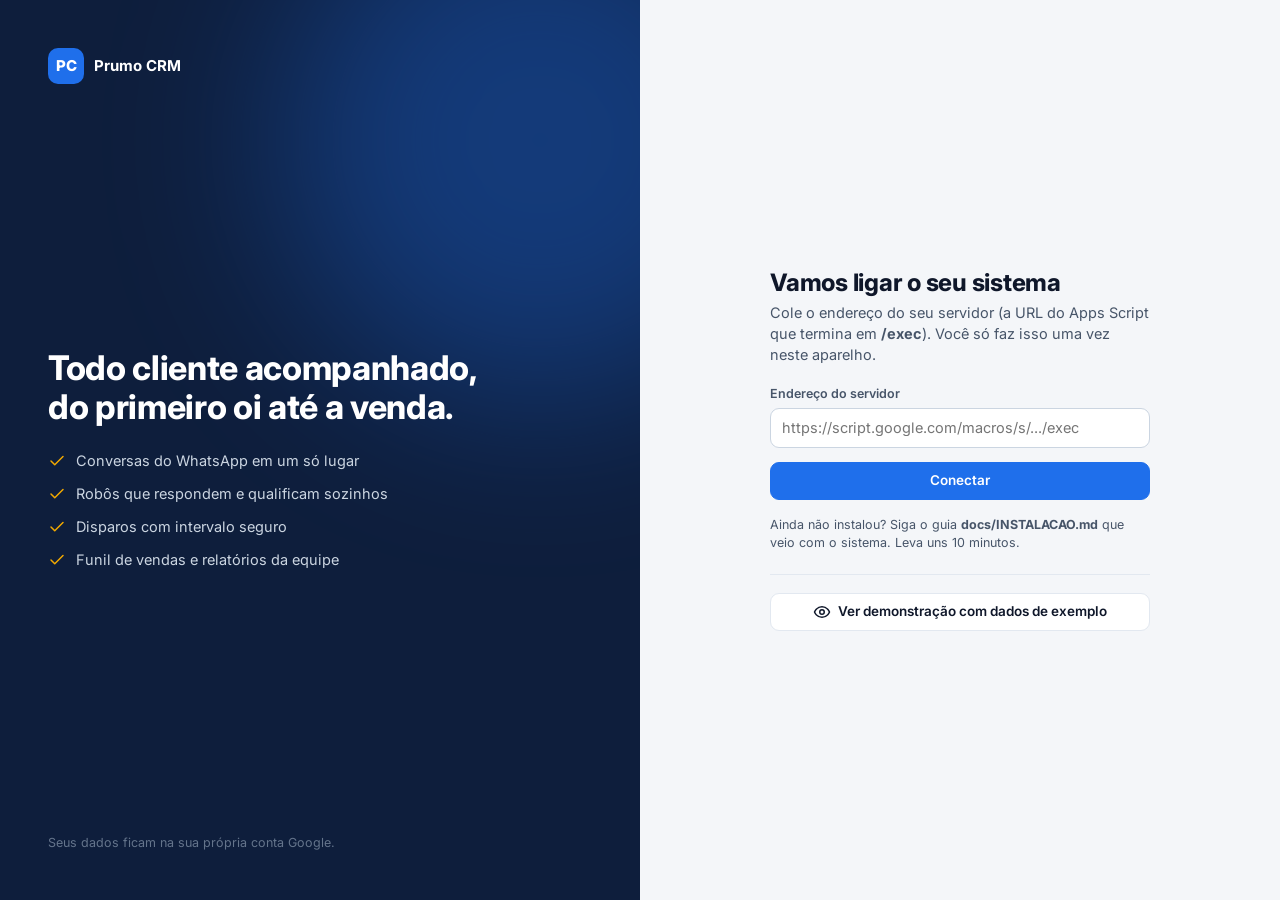
==== app/index.html @ 9a518e8c "Prumo CRM 1.0: CRM white label com WhatsApp, automações, disparos e grupos Co-Authored-By: Claude Op" ====
<!DOCTYPE html>
<html lang="pt-BR">
<head>
  <meta charset="utf-8">
  <meta name="viewport" content="width=device-width, initial-scale=1, viewport-fit=cover">
  <meta name="theme-color" content="#1F6FEB">
  <meta name="robots" content="noindex, nofollow">
  <meta name="mobile-web-app-capable" content="yes">
  <meta name="apple-mobile-web-app-capable" content="yes">
  <meta name="referrer" content="strict-origin-when-cross-origin">
  <title>CRM</title>
  <link rel="icon" href="data:,">
  <link rel="manifest" href="manifest.webmanifest">
  <link rel="preconnect" href="https://fonts.googleapis.com">
  <link rel="preconnect" href="https://fonts.gstatic.com" crossorigin>
  <link href="https://fonts.googleapis.com/css2?family=Inter:wght@400;500;600;700;800&display=swap" rel="stylesheet">
  <link rel="stylesheet" href="css/app.css?v=1.0.0">
</head>
<body>
  <div id="app"></div>
  <div id="toasts" class="toasts" aria-live="polite"></div>
  <noscript>Ative o JavaScript para usar o sistema.</noscript>

  <script src="config.js?v=1.0.0"></script>
  <script src="js/logica.js?v=1.0.0"></script>
  <script>
    // O modo demonstração só é carregado quando escolhido (roda a lógica no navegador).
    (function () {
      var api = window.PRUMO.API_URL;
      try { api = api || JSON.parse(localStorage.getItem('prumo_api') || '""'); } catch (e) { }
      if (/[?&]demo=1/.test(location.search)) api = 'demo';
      if (api === 'demo') document.write('<script src="js/demo.js?v=1.0.0"><\/script>');
    })();
  </script>
  <script src="js/core.js?v=1.0.0"></script>
  <script src="js/app.js?v=1.0.0"></script>
  <script src="js/views-crm.js?v=1.0.0"></script>
  <script src="js/views-conversas.js?v=1.0.0"></script>
  <script src="js/views-automacoes.js?v=1.0.0"></script>
  <script src="js/views-marketing.js?v=1.0.0"></script>
  <script src="js/views-gestao.js?v=1.0.0"></script>
</body>
</html>
---- app/css/app.css ----
/* ==========================================================================
   PRUMO CRM — estilos
   As cores da marca vêm de --pri e --acc (trocadas em Ajustes > Marca).
   ========================================================================== */
:root {
  --pri: #1F6FEB;
  --pri-txt: #FFFFFF;
  --pri-soft: #E8F0FE;
  --pri-escuro: #1959BD;
  --acc: #F2A900;
  --acc-soft: #FFF6DB;

  --bg: #F4F6F9;
  --card: #FFFFFF;
  --card-2: #F8FAFC;
  --txt: #0F172A;
  --txt-2: #475569;
  --txt-3: #94A3B8;
  --borda: #E2E8F0;
  --borda-2: #CBD5E1;
  --side: #0F172A;
  --side-txt: #CBD5E1;
  --side-ativo: rgba(255, 255, 255, .08);

  --verde: #16A34A; --verde-soft: #DCFCE7;
  --vermelho: #DC2626; --vermelho-soft: #FEE2E2;
  --amarelo: #D97706; --amarelo-soft: #FEF3C7;
  --roxo: #7C3AED; --roxo-soft: #EDE9FE;
  --whats: #1FAF53;

  --raio: 14px;
  --raio-sm: 9px;
  --sombra: 0 1px 2px rgba(15, 23, 42, .05), 0 2px 8px rgba(15, 23, 42, .04);
  --sombra-lg: 0 12px 40px rgba(15, 23, 42, .18);
  --side-w: 236px;
  --top-h: 60px;
  --safe-b: env(safe-area-inset-bottom, 0px);
  font-family: 'Inter', system-ui, -apple-system, 'Segoe UI', Roboto, sans-serif;
  color: var(--txt);
  -webkit-text-size-adjust: 100%;
}
* { box-sizing: border-box; }
html, body { margin: 0; padding: 0; background: var(--bg); }
body { min-height: 100vh; font-size: 14.5px; line-height: 1.45; -webkit-font-smoothing: antialiased; }
button, input, select, textarea { font: inherit; color: inherit; }
button { cursor: pointer; }
a { color: var(--pri); }
h1, h2, h3, h4 { margin: 0; line-height: 1.2; letter-spacing: -.01em; }
svg.i { width: 18px; height: 18px; flex: none; stroke: currentColor; fill: none; stroke-width: 2; stroke-linecap: round; stroke-linejoin: round; }
.hidden { display: none !important; }
.muted { color: var(--txt-2); }
.fraco { color: var(--txt-3); }
.small { font-size: 12.5px; }
.num { font-variant-numeric: tabular-nums; }
.nowrap { white-space: nowrap; }
.trunc { overflow: hidden; text-overflow: ellipsis; white-space: nowrap; min-width: 0; }
.sr { position: absolute; width: 1px; height: 1px; overflow: hidden; clip: rect(0 0 0 0); }

/* ---------------------------------------------------------------- shell */
.shell { display: grid; grid-template-columns: var(--side-w) 1fr; min-height: 100vh; }
.side {
  position: sticky; top: 0; height: 100vh; background: var(--side); color: var(--side-txt);
  display: flex; flex-direction: column; padding: 16px 12px; gap: 4px; overflow-y: auto;
}
.marca { display: flex; align-items: center; gap: 10px; padding: 4px 8px 16px; color: #fff; min-width: 0; }
.marca-logo { width: 36px; height: 36px; border-radius: 10px; background: var(--pri); color: var(--pri-txt); display: grid; place-items: center; font-weight: 800; font-size: 15px; flex: none; overflow: hidden; }
.marca-logo img { width: 100%; height: 100%; object-fit: cover; }
.marca b { display: block; font-size: 15px; line-height: 1.2; }
.marca small { display: block; color: #94A3B8; font-size: 11.5px; }
.nav-sec { font-size: 10.5px; font-weight: 700; text-transform: uppercase; letter-spacing: .08em; color: #64748B; padding: 14px 10px 6px; }
.nav-a {
  display: flex; align-items: center; gap: 11px; padding: 9px 10px; border-radius: 9px; color: var(--side-txt);
  text-decoration: none; font-weight: 500; font-size: 14px; border: 0; background: transparent; width: 100%; text-align: left;
}
.nav-a:hover { background: var(--side-ativo); color: #fff; }
.nav-a.on { background: var(--pri); color: var(--pri-txt); }
.nav-a .cont { margin-left: auto; background: var(--acc); color: #111; font-size: 11px; font-weight: 700; border-radius: 99px; padding: 1px 7px; }
.side-pe { margin-top: auto; padding-top: 12px; border-top: 1px solid rgba(255, 255, 255, .08); }
.eu { display: flex; align-items: center; gap: 10px; padding: 8px; border-radius: 10px; color: #fff; background: transparent; border: 0; width: 100%; text-align: left; }
.eu:hover { background: var(--side-ativo); }
.eu small { display: block; color: #94A3B8; font-size: 11.5px; }

.main { min-width: 0; display: flex; flex-direction: column; }
.top {
  position: sticky; top: 0; z-index: 20; height: var(--top-h); display: flex; align-items: center; gap: 12px;
  padding: 0 24px; background: rgba(244, 246, 249, .9); backdrop-filter: blur(8px); border-bottom: 1px solid var(--borda);
}
.top h1 { font-size: 18px; font-weight: 700; }
.top .acoes { margin-left: auto; display: flex; gap: 8px; align-items: center; }
.conteudo { padding: 22px 24px 40px; max-width: 1400px; width: 100%; }
.conteudo.cheio { max-width: none; padding: 0; height: calc(100vh - var(--top-h)); }
.wa-pill { display: inline-flex; align-items: center; gap: 6px; padding: 5px 10px; border-radius: 99px; font-size: 12px; font-weight: 600; background: var(--card); border: 1px solid var(--borda); color: var(--txt-2); }
.wa-pill .ponto { width: 8px; height: 8px; border-radius: 50%; background: var(--txt-3); }
.wa-pill.ok .ponto { background: var(--verde); box-shadow: 0 0 0 3px var(--verde-soft); }
.wa-pill.erro .ponto { background: var(--vermelho); }
.top .menu-mob { display: none; }
.bnav { display: none; }

/* ------------------------------------------------------------- botões */
.btn {
  display: inline-flex; align-items: center; justify-content: center; gap: 7px; min-height: 38px; padding: 8px 14px;
  border-radius: var(--raio-sm); border: 1px solid var(--borda); background: var(--card); color: var(--txt);
  font-weight: 600; font-size: 13.5px; white-space: nowrap; transition: background .15s, border-color .15s, transform .1s;
}
.btn:hover { background: var(--card-2); border-color: var(--borda-2); }
.btn:active { transform: translateY(1px); }
.btn:disabled { opacity: .55; cursor: default; }
.btn.pri { background: var(--pri); border-color: var(--pri); color: var(--pri-txt); }
.btn.pri:hover { background: var(--pri-escuro); }
.btn.acc { background: var(--acc); border-color: var(--acc); color: #111; }
.btn.verde { background: var(--whats); border-color: var(--whats); color: #fff; }
.btn.perigo { color: var(--vermelho); }
.btn.perigo.cheio { background: var(--vermelho); border-color: var(--vermelho); color: #fff; }
.btn.fantasma { background: transparent; border-color: transparent; }
.btn.fantasma:hover { background: rgba(15, 23, 42, .05); }
.btn.peq { min-height: 30px; padding: 4px 10px; font-size: 12.5px; }
.btn.ic { padding: 0; width: 38px; }
.btn.ic.peq { width: 30px; }
.btn.bloco { width: 100%; }
.spin { width: 15px; height: 15px; border: 2px solid currentColor; border-right-color: transparent; border-radius: 50%; animation: gira .7s linear infinite; display: inline-block; }
@keyframes gira { to { transform: rotate(360deg); } }

/* -------------------------------------------------------- formulários */
.campo { display: flex; flex-direction: column; gap: 5px; margin-bottom: 14px; min-width: 0; }
.campo > label, .rot { font-size: 12.5px; font-weight: 600; color: var(--txt-2); }
.campo .ajuda { font-size: 12px; color: var(--txt-3); }
.inp {
  width: 100%; min-height: 40px; padding: 8px 11px; border-radius: var(--raio-sm); border: 1px solid var(--borda-2);
  background: #fff; outline: none; font-size: 14.5px; transition: border-color .15s, box-shadow .15s;
}
textarea.inp { min-height: 90px; resize: vertical; line-height: 1.45; }
.inp:focus { border-color: var(--pri); box-shadow: 0 0 0 3px var(--pri-soft); }
.inp[readonly] { background: var(--card-2); color: var(--txt-2); }
select.inp { padding-right: 28px; }
.inp-cor { width: 46px; height: 40px; padding: 3px; border-radius: var(--raio-sm); border: 1px solid var(--borda-2); background: #fff; }
.linha { display: flex; gap: 12px; }
.linha > * { flex: 1; min-width: 0; }
.grade2 { display: grid; grid-template-columns: 1fr 1fr; gap: 0 14px; }
.grade3 { display: grid; grid-template-columns: repeat(3, 1fr); gap: 0 14px; }
.check { display: flex; gap: 9px; align-items: flex-start; font-size: 14px; margin: 2px 0 12px; cursor: pointer; }
.check input { width: 18px; height: 18px; accent-color: var(--pri); flex: none; margin-top: 1px; }
.busca { position: relative; flex: 1; min-width: 160px; max-width: 360px; }
.busca svg { position: absolute; left: 11px; top: 50%; transform: translateY(-50%); color: var(--txt-3); width: 16px; height: 16px; }
.busca .inp { padding-left: 34px; }
.seg { display: inline-flex; background: #E9EDF2; border-radius: 10px; padding: 3px; gap: 2px; }
.seg button { white-space: nowrap; border: 0; background: transparent; padding: 6px 12px; border-radius: 8px; font-weight: 600; font-size: 13px; color: var(--txt-2); }
.seg button.on { background: #fff; color: var(--txt); box-shadow: var(--sombra); }
.chips { display: flex; flex-wrap: wrap; gap: 6px; }
.chip { display: inline-flex; align-items: center; gap: 5px; padding: 3px 9px; border-radius: 99px; background: #EEF2F6; color: var(--txt-2); font-size: 12px; font-weight: 600; border: 1px solid transparent; }
.chip.sel { background: var(--pri-soft); color: var(--pri-escuro); border-color: var(--pri); }
button.chip { cursor: pointer; }
.chip .x { border: 0; background: none; padding: 0; display: inline-flex; color: inherit; opacity: .6; }
.tag-inp { display: flex; flex-wrap: wrap; gap: 6px; align-items: center; padding: 6px 8px; min-height: 40px; border: 1px solid var(--borda-2); border-radius: var(--raio-sm); background: #fff; }
.tag-inp input { border: 0; outline: none; flex: 1; min-width: 120px; font-size: 14px; padding: 4px; }

/* -------------------------------------------------------------- cards */
.card { background: var(--card); border: 1px solid var(--borda); border-radius: var(--raio); box-shadow: var(--sombra); }
.card-pad { padding: 18px; }
.card-cab { display: flex; align-items: center; gap: 10px; padding: 14px 18px; border-bottom: 1px solid var(--borda); }
.card-cab h3 { font-size: 15px; font-weight: 700; }
.card-cab .acoes { margin-left: auto; display: flex; gap: 6px; }
.barra-ferr { display: flex; gap: 10px; align-items: center; flex-wrap: wrap; margin-bottom: 16px; }
.barra-ferr .dir { margin-left: auto; display: flex; gap: 8px; flex-wrap: wrap; }
.kpis { display: grid; grid-template-columns: repeat(auto-fill, minmax(165px, 1fr)); gap: 14px; margin-bottom: 18px; }
.kpi { padding: 16px 18px; }
.kpi .rot { display: flex; align-items: center; gap: 7px; font-size: 12.5px; color: var(--txt-2); font-weight: 600; }
.kpi .rot svg { width: 15px; height: 15px; color: var(--pri); }
.kpi .val { font-size: 25px; font-weight: 750; margin-top: 6px; letter-spacing: -.02em; font-variant-numeric: tabular-nums; }
.kpi .sub { font-size: 12px; color: var(--txt-3); margin-top: 2px; }
.grid-2 { display: grid; grid-template-columns: 1fr 1fr; gap: 16px; }
.grid-3 { display: grid; grid-template-columns: 2fr 1fr; gap: 16px; }
.vazio { text-align: center; padding: 48px 20px; color: var(--txt-2); }
.vazio svg { width: 40px; height: 40px; color: var(--txt-3); stroke-width: 1.5; margin-bottom: 10px; }
.vazio h3 { font-size: 16px; color: var(--txt); margin-bottom: 4px; }
.vazio p { margin: 0 auto 14px; max-width: 420px; }
.aviso { display: flex; gap: 10px; padding: 12px 14px; border-radius: 10px; background: var(--amarelo-soft); color: #78350F; font-size: 13.5px; margin-bottom: 14px; }
.aviso.info { background: var(--pri-soft); color: var(--pri-escuro); }
.aviso.ok { background: var(--verde-soft); color: #14532D; }
.aviso.erro { background: var(--vermelho-soft); color: #7F1D1D; }
.aviso svg { margin-top: 1px; }

/* ------------------------------------------------------------- tabela */
.tabela-wrap { overflow-x: auto; }
table.tab { width: 100%; border-collapse: collapse; font-size: 13.5px; }
.tab th { text-align: left; font-size: 11.5px; text-transform: uppercase; letter-spacing: .05em; color: var(--txt-3); font-weight: 700; padding: 10px 14px; border-bottom: 1px solid var(--borda); background: var(--card-2); white-space: nowrap; }
.tab td { padding: 10px 14px; border-bottom: 1px solid var(--borda); vertical-align: middle; }
.tab tr:last-child td { border-bottom: 0; }
.tab tbody tr { cursor: pointer; }
.tab tbody tr:hover { background: var(--card-2); }
.tab .sel-col { width: 36px; }
.tab input[type=checkbox] { width: 16px; height: 16px; accent-color: var(--pri); }
.massa { position: sticky; top: calc(var(--top-h) + 8px); z-index: 5; display: flex; gap: 8px; align-items: center; flex-wrap: wrap; padding: 10px 14px; background: var(--side); color: #fff; border-radius: 12px; margin-bottom: 12px; box-shadow: var(--sombra-lg); }
.massa .btn { background: rgba(255, 255, 255, .1); border-color: transparent; color: #fff; }

.av { width: 34px; height: 34px; border-radius: 50%; display: grid; place-items: center; font-size: 12.5px; font-weight: 700; color: #fff; flex: none; }
.av.peq { width: 26px; height: 26px; font-size: 10.5px; }
.av.gde { width: 54px; height: 54px; font-size: 19px; }
.pessoa { display: flex; align-items: center; gap: 10px; min-width: 0; }
.pessoa b { display: block; font-weight: 600; }
.status { display: inline-flex; align-items: center; gap: 5px; padding: 2px 9px; border-radius: 99px; font-size: 12px; font-weight: 600; }
.st-lead { background: var(--pri-soft); color: var(--pri-escuro); }
.st-cliente { background: var(--verde-soft); color: #166534; }
.st-inativo { background: #F1F5F9; color: var(--txt-2); }
.st-on { background: var(--verde-soft); color: #166534; }
.st-off { background: #F1F5F9; color: var(--txt-2); }
.st-aviso { background: var(--amarelo-soft); color: #92400E; }
.st-erro { background: var(--vermelho-soft); color: #991B1B; }
.st-roxo { background: var(--roxo-soft); color: #5B21B6; }

/* ------------------------------------------------------------ modal */
.modal-bg { position: fixed; inset: 0; z-index: 100; background: rgba(15, 23, 42, .45); display: flex; align-items: center; justify-content: center; padding: 20px; animation: aparece .15s ease-out; }
.modal { background: var(--card); width: 100%; max-width: 560px; max-height: calc(100vh - 40px); border-radius: 16px; display: flex; flex-direction: column; box-shadow: var(--sombra-lg); animation: sobe .18s ease-out; }
.modal.largo { max-width: 860px; }
.modal.xl { max-width: 1100px; }
.modal-cab { display: flex; align-items: center; gap: 10px; padding: 16px 20px; border-bottom: 1px solid var(--borda); }
.modal-cab h2 { font-size: 16.5px; font-weight: 700; }
.modal-cab .x { margin-left: auto; }
.modal-corpo { padding: 18px 20px; overflow-y: auto; }
.modal-pe { display: flex; gap: 8px; justify-content: flex-end; padding: 14px 20px; border-top: 1px solid var(--borda); flex-wrap: wrap; }
.modal-pe .esq { margin-right: auto; }
@keyframes aparece { from { opacity: 0; } }
@keyframes sobe { from { transform: translateY(12px); opacity: 0; } }
.gaveta-bg { position: fixed; inset: 0; z-index: 90; background: rgba(15, 23, 42, .35); animation: aparece .15s; }
.gaveta { position: fixed; top: 0; right: 0; bottom: 0; z-index: 91; width: min(560px, 100%); background: var(--card); box-shadow: var(--sombra-lg); display: flex; flex-direction: column; animation: entra .2s ease-out; }
@keyframes entra { from { transform: translateX(30px); opacity: 0; } }
.toasts { position: fixed; bottom: 20px; left: 50%; transform: translateX(-50%); z-index: 200; display: flex; flex-direction: column; gap: 8px; align-items: center; }
.toast { background: var(--side); color: #fff; padding: 10px 16px; border-radius: 10px; font-size: 13.5px; font-weight: 500; box-shadow: var(--sombra-lg); animation: sobe .2s; max-width: 90vw; }
.toast.erro { background: var(--vermelho); }
.toast.ok { background: #15803D; }
.abas { display: flex; gap: 4px; border-bottom: 1px solid var(--borda); margin-bottom: 16px; overflow-x: auto; }
.abas button { border: 0; background: none; padding: 10px 12px; font-weight: 600; color: var(--txt-2); border-bottom: 2px solid transparent; margin-bottom: -1px; white-space: nowrap; }
.abas button.on { color: var(--pri); border-bottom-color: var(--pri); }

/* ----------------------------------------------------------- conversas */
.inbox { display: grid; grid-template-columns: 340px 1fr 300px; height: 100%; background: var(--card); }
.inbox.sem-info { grid-template-columns: 340px 1fr; }
.ib-lista { border-right: 1px solid var(--borda); display: flex; flex-direction: column; min-height: 0; }
.ib-lista .cab .seg button { padding: 6px 4px; font-size: 12.5px; }
.ib-lista .cab { padding: 12px; border-bottom: 1px solid var(--borda); display: flex; flex-direction: column; gap: 10px; }
.ib-itens { overflow-y: auto; flex: 1; }
.ib-item { display: flex; gap: 10px; padding: 12px 14px; border-bottom: 1px solid #F1F5F9; cursor: pointer; align-items: flex-start; background: none; border-left: 3px solid transparent; width: 100%; text-align: left; border-top: 0; border-right: 0; }
.ib-item:hover { background: var(--card-2); }
.ib-item.on { background: var(--pri-soft); border-left-color: var(--pri); }
.ib-item .meio { flex: 1; min-width: 0; }
.ib-item .l1 { display: flex; gap: 6px; align-items: baseline; }
.ib-item .l1 b { flex: 1; min-width: 0; overflow: hidden; text-overflow: ellipsis; white-space: nowrap; font-weight: 600; }
.ib-item .hora { font-size: 11.5px; color: var(--txt-3); }
.ib-item .l2 { display: flex; gap: 6px; align-items: center; color: var(--txt-2); font-size: 13px; margin-top: 2px; }
.ib-item .l2 span { flex: 1; min-width: 0; overflow: hidden; text-overflow: ellipsis; white-space: nowrap; }
.ib-item .naolidas { background: var(--whats); color: #fff; border-radius: 99px; font-size: 11px; font-weight: 700; padding: 1px 7px; }
.chat { display: flex; flex-direction: column; min-height: 0; min-width: 0; background: #EFEAE2; background-image: radial-gradient(rgba(15, 23, 42, .035) 1px, transparent 1px); background-size: 18px 18px; }
.chat-cab { display: flex; align-items: center; gap: 10px; padding: 10px 16px; background: var(--card); border-bottom: 1px solid var(--borda); min-height: 60px; }
.chat-msgs { flex: 1; overflow-y: auto; padding: 18px 6%; display: flex; flex-direction: column; gap: 4px; }
.msg { max-width: min(78%, 560px); padding: 7px 10px 5px; border-radius: 10px; background: #fff; box-shadow: 0 1px 1px rgba(0, 0, 0, .06); font-size: 14px; white-space: pre-wrap; word-wrap: break-word; align-self: flex-start; position: relative; }
.msg.out { align-self: flex-end; background: #D9FDD3; }
.msg.robo { background: #E7F0FF; }
.msg .meta { display: flex; gap: 6px; justify-content: flex-end; align-items: center; font-size: 10.5px; color: #667781; margin-top: 2px; }
.msg .meta svg { width: 13px; height: 13px; }
.msg.erro { background: var(--vermelho-soft); }
.msg img { max-width: 100%; border-radius: 6px; display: block; margin-bottom: 4px; }
.dia-sep { align-self: center; background: rgba(255, 255, 255, .85); padding: 3px 10px; border-radius: 8px; font-size: 12px; color: var(--txt-2); margin: 10px 0 6px; box-shadow: 0 1px 1px rgba(0, 0, 0, .05); }
.chat-pe { background: var(--card); border-top: 1px solid var(--borda); padding: 10px 12px; display: flex; gap: 8px; align-items: flex-end; position: relative; }
.chat-pe textarea { flex: 1; min-height: 42px; max-height: 160px; resize: none; border-radius: 22px; padding: 10px 16px; }
.rapidas { position: absolute; bottom: 100%; left: 12px; right: 12px; background: var(--card); border: 1px solid var(--borda); border-radius: 12px; box-shadow: var(--sombra-lg); max-height: 260px; overflow-y: auto; margin-bottom: 6px; }
.rapidas button { display: block; width: 100%; text-align: left; padding: 9px 12px; border: 0; background: none; border-bottom: 1px solid #F1F5F9; }
.rapidas button:hover, .rapidas button.on { background: var(--pri-soft); }
.rapidas b { color: var(--pri); }
.ib-info { border-left: 1px solid var(--borda); overflow-y: auto; padding: 18px; }
.ib-info h4 { font-size: 12px; text-transform: uppercase; letter-spacing: .06em; color: var(--txt-3); margin: 18px 0 8px; }
.dado { display: flex; gap: 8px; align-items: center; font-size: 13.5px; padding: 4px 0; color: var(--txt-2); min-width: 0; }
.dado svg { width: 15px; height: 15px; color: var(--txt-3); }
.robo-pausado { display: flex; gap: 8px; align-items: center; padding: 8px 12px; background: var(--amarelo-soft); color: #92400E; font-size: 12.5px; }

/* ------------------------------------------------------------- kanban */
.kanban { display: flex; gap: 14px; overflow-x: auto; padding-bottom: 12px; align-items: flex-start; min-height: 60vh; }
.col { flex: 0 0 280px; background: #EBEEF3; border-radius: 14px; display: flex; flex-direction: column; max-height: calc(100vh - 200px); }
.col-cab { padding: 12px 14px 8px; }
.col-cab .t { display: flex; align-items: center; gap: 8px; font-weight: 700; font-size: 13.5px; }
.col-cab .bol { width: 10px; height: 10px; border-radius: 50%; }
.col-cab .s { font-size: 12px; color: var(--txt-2); margin-top: 2px; }
.col-cards { padding: 4px 10px 12px; overflow-y: auto; display: flex; flex-direction: column; gap: 8px; min-height: 60px; flex: 1; border-radius: 0 0 14px 14px; transition: background .15s; }
.col-cards.sobre { background: var(--pri-soft); }
.neg { background: #fff; border-radius: 10px; padding: 11px 12px; box-shadow: 0 1px 2px rgba(15, 23, 42, .08); cursor: grab; border: 1px solid transparent; }
.neg:hover { border-color: var(--borda-2); }
.neg.arrastando { opacity: .4; }
.neg b { display: block; font-size: 13.5px; font-weight: 600; margin-bottom: 4px; }
.neg .v { font-weight: 700; font-size: 13px; color: var(--txt); }
.neg .r { display: flex; gap: 8px; align-items: center; justify-content: space-between; margin-top: 8px; font-size: 12px; color: var(--txt-2); }

/* -------------------------------------------------------- automações */
.fluxo { max-width: 720px; margin: 0 auto; }
.passo-gat { border: 2px solid var(--pri); background: var(--pri-soft); }
.passo { position: relative; background: #fff; border: 1px solid var(--borda); border-radius: 12px; padding: 12px 14px; box-shadow: var(--sombra); }
.passo-cab { display: flex; align-items: center; gap: 10px; }
.passo-ic { width: 32px; height: 32px; border-radius: 9px; display: grid; place-items: center; flex: none; }
.passo-ic svg { width: 17px; height: 17px; }
.passo-cab b { font-size: 14px; }
.passo-cab .acoes { margin-left: auto; display: flex; gap: 2px; }
.passo-res { font-size: 13px; color: var(--txt-2); margin: 6px 0 0 42px; white-space: pre-wrap; word-break: break-word; }
.passo-num { font-size: 11px; font-weight: 700; color: var(--txt-3); }
.conector { display: flex; flex-direction: column; align-items: center; padding: 2px 0; }
.conector .linha-v { width: 2px; height: 14px; background: var(--borda-2); }
.add-passo { border: 1.5px dashed var(--borda-2); background: transparent; border-radius: 99px; width: 30px; height: 30px; display: grid; place-items: center; color: var(--txt-2); }
.add-passo:hover { border-color: var(--pri); color: var(--pri); background: var(--pri-soft); }
.tipos-passo { display: grid; grid-template-columns: repeat(auto-fill, minmax(190px, 1fr)); gap: 10px; }
.tipo-passo { display: flex; gap: 10px; align-items: flex-start; text-align: left; padding: 12px; border: 1px solid var(--borda); border-radius: 12px; background: #fff; }
.tipo-passo:hover { border-color: var(--pri); background: var(--pri-soft); }
.tipo-passo b { display: block; font-size: 13.5px; }
.tipo-passo span { font-size: 12px; color: var(--txt-2); }
.ramo { display: inline-flex; gap: 4px; align-items: center; font-size: 11.5px; font-weight: 600; padding: 2px 8px; border-radius: 6px; margin: 6px 6px 0 0; }
.ramo.sim { background: var(--verde-soft); color: #166534; }
.ramo.nao { background: var(--vermelho-soft); color: #991B1B; }
.ramo.op { background: var(--roxo-soft); color: #5B21B6; }
.c-msg { background: #DCFCE7; color: #15803D; }
.c-tempo { background: #FEF3C7; color: #B45309; }
.c-perg { background: #DBEAFE; color: #1D4ED8; }
.c-cond { background: #EDE9FE; color: #6D28D9; }
.c-acao { background: #F1F5F9; color: #334155; }
.c-humano { background: #FCE7F3; color: #BE185D; }

/* --------------------------------------------------------- disparos */
.progresso { height: 8px; background: #E9EDF2; border-radius: 99px; overflow: hidden; }
.progresso > div { height: 100%; background: var(--pri); border-radius: 99px; transition: width .4s; }
.preview-wa { background: #EFEAE2; border-radius: 12px; padding: 16px; min-height: 120px; }
.lista-cards { display: grid; gap: 12px; }
.item-card { display: flex; gap: 14px; align-items: center; padding: 14px 16px; }
.item-card .meio { flex: 1; min-width: 0; }
.item-card h3 { font-size: 15px; font-weight: 650; }

/* ---------------------------------------------------------- gráficos */
.barras { display: flex; align-items: flex-end; gap: 3px; height: 160px; padding-top: 10px; }
.barras .b { flex: 1; background: var(--pri); border-radius: 4px 4px 0 0; min-height: 2px; position: relative; opacity: .85; }
.barras .b:hover { opacity: 1; }
.barras .b:hover::after { content: attr(data-t); position: absolute; bottom: 100%; left: 50%; transform: translateX(-50%); background: var(--side); color: #fff; font-size: 11px; padding: 3px 7px; border-radius: 6px; white-space: nowrap; margin-bottom: 4px; z-index: 2; }
.eixo { display: flex; justify-content: space-between; font-size: 11px; color: var(--txt-3); margin-top: 6px; }
.hbar { display: grid; grid-template-columns: minmax(90px, 160px) 1fr auto; gap: 10px; align-items: center; font-size: 13px; margin-bottom: 9px; }
.hbar .trilho { height: 10px; background: #EEF2F6; border-radius: 99px; overflow: hidden; }
.hbar .trilho div { height: 100%; border-radius: 99px; background: var(--pri); }
.funil-v .etapa { display: flex; align-items: center; gap: 12px; margin-bottom: 8px; }
.funil-v .faixa { height: 36px; border-radius: 8px; display: flex; align-items: center; padding: 0 12px; color: #fff; font-weight: 600; font-size: 13px; min-width: 60px; }

/* ------------------------------------------------------- integrações */
.integ-grade { display: grid; grid-template-columns: repeat(auto-fill, minmax(290px, 1fr)); gap: 14px; }
.integ { padding: 18px; display: flex; flex-direction: column; gap: 10px; }
.integ-cab { display: flex; gap: 12px; align-items: center; }
.integ-logo { width: 42px; height: 42px; border-radius: 11px; display: grid; place-items: center; flex: none; }
.integ-logo svg { width: 22px; height: 22px; }
.integ p { margin: 0; font-size: 13.5px; color: var(--txt-2); flex: 1; }
.passos-tut { counter-reset: p; padding: 0; margin: 0; list-style: none; }
.passos-tut li { counter-increment: p; position: relative; padding: 0 0 16px 40px; }
.passos-tut li::before { content: counter(p); position: absolute; left: 0; top: -2px; width: 26px; height: 26px; border-radius: 50%; background: var(--pri); color: var(--pri-txt); font-weight: 700; font-size: 13px; display: grid; place-items: center; }
.passos-tut li b { display: block; margin-bottom: 2px; }
.copiavel { display: flex; gap: 6px; align-items: center; }
.copiavel code, code.bloco { flex: 1; min-width: 0; display: block; background: #0F172A; color: #E2E8F0; padding: 9px 12px; border-radius: 8px; font-size: 12.5px; overflow-x: auto; white-space: nowrap; font-family: ui-monospace, Consolas, monospace; }
code.bloco { white-space: pre; }
.qr { display: grid; place-items: center; padding: 16px; background: #fff; border: 1px solid var(--borda); border-radius: 12px; }
.qr img { width: 260px; height: 260px; image-rendering: pixelated; }

/* -------------------------------------------------- login e assistente */
.login { min-height: 100vh; display: grid; grid-template-columns: 1fr 1fr; }
.login-arte { background: var(--side); color: #fff; padding: 48px; display: flex; flex-direction: column; justify-content: space-between; position: relative; overflow: hidden; }
.login-arte::before { content: ''; position: absolute; width: 520px; height: 520px; border-radius: 50%; background: var(--pri); opacity: .35; filter: blur(90px); right: -160px; top: -120px; }
.login-arte > * { position: relative; }
.login-arte h2 { font-size: 34px; line-height: 1.15; max-width: 440px; font-weight: 750; }
.login-arte ul { list-style: none; padding: 0; margin: 24px 0 0; display: grid; gap: 12px; color: #CBD5E1; }
.login-arte li { display: flex; gap: 10px; align-items: center; }
.login-arte li svg { color: var(--acc); }
.login-form { display: flex; align-items: center; justify-content: center; padding: 32px 20px; }
.login-form form, .login-form .caixa { width: 100%; max-width: 380px; }
.login-form h1 { font-size: 24px; font-weight: 750; margin-bottom: 4px; }
.demo-dica { margin-top: 18px; padding: 12px 14px; border-radius: 10px; background: var(--acc-soft); font-size: 13px; color: #78350F; }
.demo-dica code { font-weight: 700; }
.wizard { max-width: 760px; margin: 0 auto; padding: 32px 20px; }
.wizard-passos { display: flex; gap: 8px; margin-bottom: 24px; }
.wizard-passos div { flex: 1; height: 5px; border-radius: 99px; background: var(--borda); }
.wizard-passos div.on { background: var(--pri); }
.cores-prontas { display: flex; gap: 8px; flex-wrap: wrap; }
.cores-prontas button { width: 34px; height: 34px; border-radius: 50%; border: 3px solid #fff; box-shadow: 0 0 0 1px var(--borda-2); }
.cores-prontas button.on { box-shadow: 0 0 0 2px var(--txt); }
.segmentos { display: grid; grid-template-columns: repeat(auto-fill, minmax(200px, 1fr)); gap: 10px; }
.segmento { text-align: left; padding: 14px; border: 1.5px solid var(--borda); border-radius: 12px; background: #fff; }
.segmento.on { border-color: var(--pri); background: var(--pri-soft); }
.segmento b { display: block; }
.segmento span { font-size: 12.5px; color: var(--txt-2); }
.previa-marca { border: 1px solid var(--borda); border-radius: 14px; overflow: hidden; display: grid; grid-template-columns: 150px 1fr; height: 180px; }
.previa-marca .ps { background: var(--side); padding: 12px; display: flex; flex-direction: column; gap: 6px; }
.previa-marca .ps i { display: block; height: 22px; border-radius: 6px; background: rgba(255, 255, 255, .08); }
.previa-marca .ps i.on { background: var(--pri); }
.previa-marca .pc { padding: 14px; background: var(--bg); display: flex; flex-direction: column; gap: 8px; }

/* ---------------------------------------------------------- responsivo */
@media (max-width: 1180px) {
  .inbox { grid-template-columns: 300px 1fr; }
  .ib-info { display: none; }
  .ib-info.aberta { display: block; position: fixed; right: 0; top: 0; bottom: 0; width: min(340px, 100%); z-index: 60; background: #fff; box-shadow: var(--sombra-lg); }
}
@media (max-width: 900px) {
  .shell { grid-template-columns: 1fr; }
  .side { display: none; }
  .side.aberta { display: flex; position: fixed; inset: 0 auto 0 0; width: 270px; z-index: 80; }
  .top .menu-mob { display: inline-flex; }
  .top { padding: 0 12px; }
  .conteudo { padding: 16px 16px calc(84px + var(--safe-b)); }
  .conteudo.cheio { height: calc(100vh - var(--top-h) - 64px - var(--safe-b)); }
  .grid-2, .grid-3 { grid-template-columns: 1fr; }
  .grade3 { grid-template-columns: 1fr 1fr; }
  .bnav { display: flex; position: fixed; left: 0; right: 0; bottom: 0; z-index: 50; background: #fff; border-top: 1px solid var(--borda); padding: 6px 4px calc(6px + var(--safe-b)); }
  .bnav button { flex: 1; border: 0; background: none; display: flex; flex-direction: column; align-items: center; gap: 2px; font-size: 10.5px; font-weight: 600; color: var(--txt-3); padding: 4px 0; position: relative; }
  .bnav button.on { color: var(--pri); }
  .bnav .cont { position: absolute; top: 0; right: calc(50% - 20px); background: var(--whats); color: #fff; border-radius: 99px; font-size: 10px; padding: 0 5px; }
  .inbox, .inbox.sem-info { grid-template-columns: 1fr; }
  .inbox.com-chat .ib-lista { display: none; }
  .inbox:not(.com-chat) .chat { display: none; }
  .chat-msgs { padding: 14px 10px; }
  .login { grid-template-columns: 1fr; }
  .login-arte { display: none; }
  .modal-bg { padding: 0; align-items: flex-end; }
  .modal, .modal.largo, .modal.xl { max-width: none; border-radius: 16px 16px 0 0; max-height: 94vh; }
  .tab .esconde-mob { display: none; }
  .col { flex-basis: 260px; }
}
@media (max-width: 560px) {
  .grade2, .grade3, .linha { grid-template-columns: 1fr; display: grid; }
  .kpi .val { font-size: 21px; }
  .kpis { grid-template-columns: 1fr 1fr; gap: 10px; }
  .top h1 { font-size: 16px; }
  .top .acoes .btn .txt { display: none; }
  .previa-marca { grid-template-columns: 90px 1fr; }
}
@media (prefers-reduced-motion: reduce) { * { animation: none !important; transition: none !important; } }
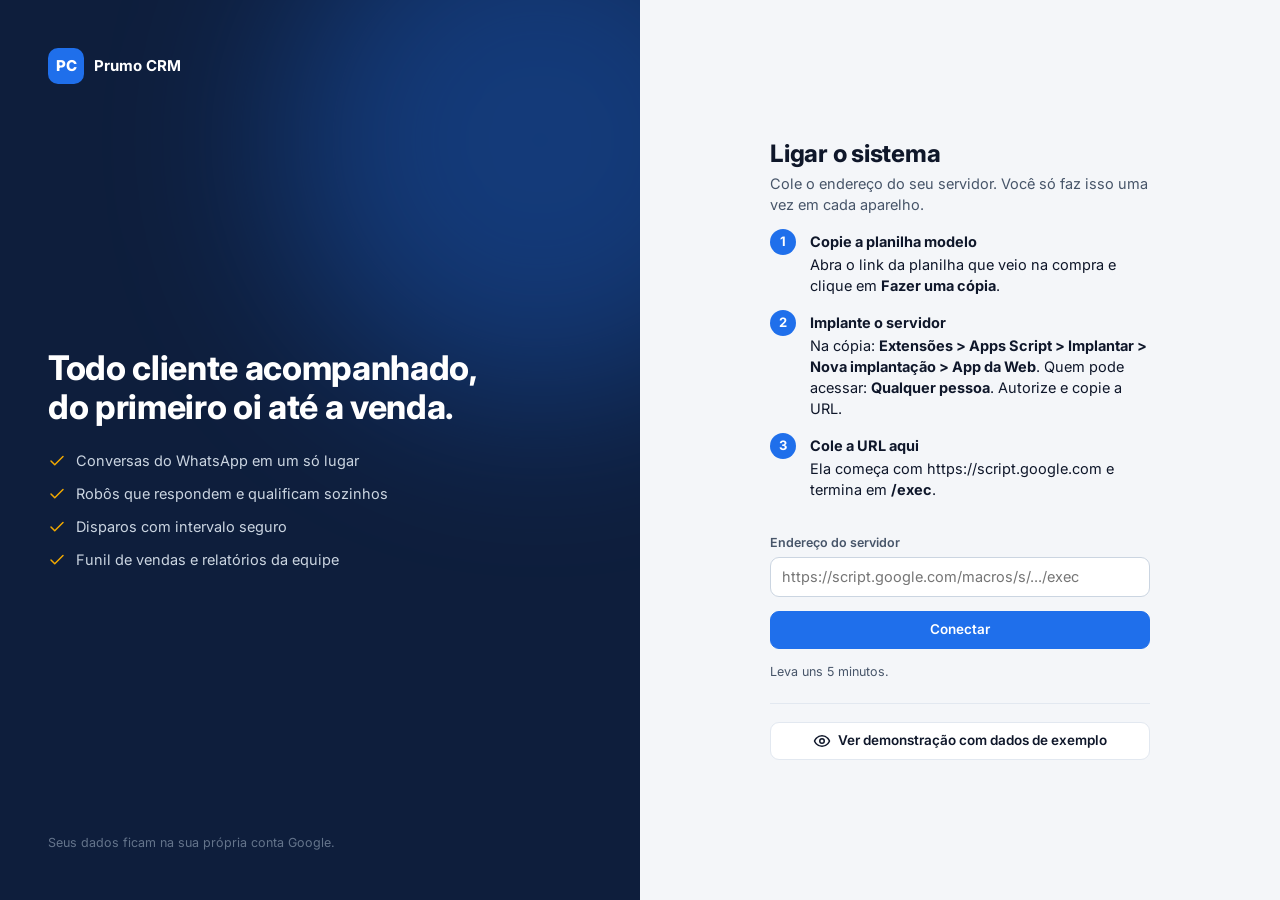
==== commit 86df186b: "Versão 1.4: instalação em 3 passos pela tela "Ligar o sistema" - Planilha modelo com o servidor dent" ====
--- a/app/index.html
+++ b/app/index.html
@@ -14,30 +14,32 @@
   <link rel="preconnect" href="https://fonts.googleapis.com">
   <link rel="preconnect" href="https://fonts.gstatic.com" crossorigin>
   <link href="https://fonts.googleapis.com/css2?family=Inter:wght@400;500;600;700;800&display=swap" rel="stylesheet">
-  <link rel="stylesheet" href="css/app.css?v=1.0.0">
+  <link rel="stylesheet" href="css/app.css?v=1.4.0">
 </head>
 <body>
   <div id="app"></div>
   <div id="toasts" class="toasts" aria-live="polite"></div>
   <noscript>Ative o JavaScript para usar o sistema.</noscript>
 
-  <script src="config.js?v=1.0.0"></script>
-  <script src="js/logica.js?v=1.0.0"></script>
+  <script src="config.js?v=1.4.0"></script>
+  <script src="js/logica.js?v=1.4.0"></script>
   <script>
     // O modo demonstração só é carregado quando escolhido (roda a lógica no navegador).
     (function () {
       var api = window.PRUMO.API_URL;
       try { api = api || JSON.parse(localStorage.getItem('prumo_api') || '""'); } catch (e) { }
       if (/[?&]demo=1/.test(location.search)) api = 'demo';
-      if (api === 'demo') document.write('<script src="js/demo.js?v=1.0.0"><\/script>');
+      if (api === 'demo') document.write('<script src="js/demo.js?v=1.4.0"><\/script>');
     })();
   </script>
-  <script src="js/core.js?v=1.0.0"></script>
-  <script src="js/app.js?v=1.0.0"></script>
-  <script src="js/views-crm.js?v=1.0.0"></script>
-  <script src="js/views-conversas.js?v=1.0.0"></script>
-  <script src="js/views-automacoes.js?v=1.0.0"></script>
-  <script src="js/views-marketing.js?v=1.0.0"></script>
-  <script src="js/views-gestao.js?v=1.0.0"></script>
+  <script src="js/core.js?v=1.4.0"></script>
+  <script src="js/app.js?v=1.4.0"></script>
+  <script src="js/views-crm.js?v=1.4.0"></script>
+  <script src="js/views-conversas.js?v=1.4.0"></script>
+  <script src="js/views-automacoes.js?v=1.4.0"></script>
+  <script src="js/views-marketing.js?v=1.4.0"></script>
+  <script src="js/views-email.js?v=1.4.0"></script>
+  <script src="js/views-financeiro.js?v=1.4.0"></script>
+  <script src="js/views-gestao.js?v=1.4.0"></script>
 </body>
 </html>
--- a/app/css/app.css
+++ b/app/css/app.css
@@ -349,7 +349,7 @@
 .passos-tut { counter-reset: p; padding: 0; margin: 0; list-style: none; }
 .passos-tut li { counter-increment: p; position: relative; padding: 0 0 16px 40px; }
 .passos-tut li::before { content: counter(p); position: absolute; left: 0; top: -2px; width: 26px; height: 26px; border-radius: 50%; background: var(--pri); color: var(--pri-txt); font-weight: 700; font-size: 13px; display: grid; place-items: center; }
-.passos-tut li b { display: block; margin-bottom: 2px; }
+.passos-tut li > b:first-child { display: block; margin-bottom: 2px; }
 .copiavel { display: flex; gap: 6px; align-items: center; }
 .copiavel code, code.bloco { flex: 1; min-width: 0; display: block; background: #0F172A; color: #E2E8F0; padding: 9px 12px; border-radius: 8px; font-size: 12.5px; overflow-x: auto; white-space: nowrap; font-family: ui-monospace, Consolas, monospace; }
 code.bloco { white-space: pre; }
@@ -428,3 +428,96 @@
   .previa-marca { grid-template-columns: 90px 1fr; }
 }
 @media (prefers-reduced-motion: reduce) { * { animation: none !important; transition: none !important; } }
+
+/* ---------- equipe comercial, metas e reuniões ---------- */
+.perfis-grade { display: grid; grid-template-columns: repeat(auto-fit, minmax(220px, 1fr)); gap: 12px; }
+.perfil-card { padding: 14px 16px; display: flex; flex-direction: column; gap: 8px; }
+.perfil-card p { margin: 0; font-size: 13px; color: var(--txt-2); flex: 1; }
+.perfil-cab { display: flex; justify-content: space-between; align-items: center; }
+.perfil-opcoes { display: grid; grid-template-columns: repeat(auto-fit, minmax(200px, 1fr)); gap: 8px; }
+.perfil-op { display: flex; gap: 10px; align-items: flex-start; padding: 10px 12px; border: 1px solid var(--borda); border-radius: var(--raio-sm); cursor: pointer; }
+.perfil-op:has(input:checked) { border-color: var(--pri); background: var(--pri-soft); }
+.perfil-op input { margin-top: 3px; accent-color: var(--pri); }
+.perfil-op span { display: flex; flex-direction: column; gap: 2px; }
+.perfil-op small { color: var(--txt-2); font-size: 12px; line-height: 1.35; }
+.chip.perfil-sdr { background: var(--roxo-soft); color: var(--roxo); }
+.chip.perfil-closer { background: var(--verde-soft); color: var(--verde); }
+.chip.perfil-admin { background: var(--pri-soft); color: var(--pri); }
+.meta-barra { height: 8px; background: var(--borda); border-radius: 99px; overflow: hidden; flex: 1; min-width: 60px; }
+.meta-barra > div { height: 100%; background: var(--pri); border-radius: 99px; }
+.meta-barra.grande { height: 12px; }
+.meta-cel { display: flex; align-items: center; gap: 8px; min-width: 120px; }
+.reu-badge { display: inline-flex; align-items: center; gap: 5px; margin-top: 6px; padding: 3px 8px; border-radius: 99px; background: var(--pri-soft); color: var(--pri); font-weight: 600; }
+.reu-badge .i { width: 13px; height: 13px; }
+.reu-badge.falta { background: var(--vermelho-soft); color: var(--vermelho); }
+.btn.bloco { width: 100%; justify-content: center; }
+
+/* ---------- conversas: prazo, Instagram e janela de 24h ---------- */
+.ib-item.atrasada { border-left-color: var(--vermelho); background: var(--vermelho-soft); }
+.ib-item.atrasada .hora { color: var(--vermelho); font-weight: 700; }
+.canal-ig { display: inline-flex; color: #C13584; margin-right: 4px; vertical-align: -2px; }
+.canal-ig .i { width: 14px; height: 14px; }
+.janela { display: flex; gap: 8px; align-items: center; flex-wrap: wrap; padding: 7px 12px; font-size: 12.5px; }
+.janela .i { width: 15px; height: 15px; flex: none; }
+.janela.aberta { background: var(--verde-soft); color: #166534; }
+.janela.gratis { background: var(--acc-soft); color: #854D0E; }
+.janela.fechada { background: var(--vermelho-soft); color: #991B1B; }
+.janela.fechada .btn { margin-left: auto; }
+
+/* ---------- e-mail marketing ---------- */
+.em-editor { display: grid; grid-template-columns: minmax(0, 1fr) minmax(0, 1fr); gap: 20px; align-items: start; }
+.em-dir { position: sticky; top: 0; }
+.em-dir iframe { width: 100%; height: 560px; border: 1px solid var(--borda); border-radius: var(--raio-sm); background: #F3F4F6; }
+.em-previa-cab { display: flex; justify-content: space-between; gap: 8px; align-items: baseline; margin-bottom: 6px; }
+.em-bloco { border: 1px solid var(--borda); border-radius: var(--raio-sm); padding: 8px 10px 10px; margin-bottom: 8px; background: var(--card); }
+.em-bloco-cab { display: flex; align-items: center; gap: 6px; font-size: 13px; margin-bottom: 6px; }
+.em-bloco-cab .i { width: 15px; height: 15px; color: var(--txt-2); }
+.em-nums { display: flex; flex-wrap: wrap; gap: 4px 14px; font-size: 13px; color: var(--txt-2); margin-top: 4px; }
+.em-nums b { color: var(--txt); }
+.em-botoes { display: flex; flex-wrap: wrap; gap: 6px; justify-content: flex-end; }
+.dado.vencedor { background: var(--verde-soft); border-radius: var(--raio-sm); padding: 6px 8px; }
+@media (max-width: 900px) {
+  .em-editor { grid-template-columns: 1fr; }
+  .em-dir { position: static; }
+  .em-dir iframe { height: 420px; }
+  .em-botoes { justify-content: flex-start; }
+}
+
+/* ---------- versão 1.3: financeiro, equipe, limites, chat ---------- */
+.canal-site { color: var(--roxo); }
+.areas-grade { display: grid; grid-template-columns: repeat(auto-fit, minmax(220px, 1fr)); gap: 2px 14px; }
+.fin-barras { height: 140px; gap: 6px; }
+.usos { display: grid; grid-template-columns: repeat(auto-fit, minmax(260px, 1fr)); gap: 14px 22px; }
+.uso { display: flex; flex-direction: column; gap: 5px; }
+.uso-cab { display: flex; justify-content: space-between; gap: 8px; font-size: 13.5px; }
+.meta-barra.alerta > div { background: var(--vermelho); }
+.chip.perfil-personalizado { background: var(--acc-soft); color: #854D0E; }
+
+/* ---------- construtor visual de automações ---------- */
+.vcanvas { position: relative; height: calc(100vh - 210px); min-height: 460px; overflow: hidden; border: 1px solid var(--borda); border-radius: var(--raio); cursor: grab; touch-action: none;
+  background-color: var(--card-2); background-image: radial-gradient(var(--borda-2) 1px, transparent 1px); background-size: 22px 22px; }
+.vcanvas.arrastando { cursor: grabbing; }
+.vplano { position: absolute; left: 0; top: 0; transform-origin: 0 0; width: 4000px; height: 3000px; }
+.vsetas { position: absolute; left: 0; top: 0; pointer-events: none; overflow: visible; }
+.vn { position: absolute; width: 260px; background: var(--card); border: 1px solid var(--borda); border-radius: 14px; box-shadow: var(--sombra); cursor: default; }
+.vn:hover { border-color: var(--pri); }
+.vn-gat { border-color: var(--pri); box-shadow: 0 0 0 3px var(--pri-soft), var(--sombra); }
+.vn-cab { display: flex; align-items: center; gap: 8px; padding: 10px 8px 6px 12px; }
+.vn-cab .passo-ic { width: 30px; height: 30px; flex: none; }
+.vn-cab small { display: block; font-size: 10.5px; letter-spacing: .04em; color: var(--txt-3); font-weight: 700; }
+.vn-cab b { display: block; font-size: 13.5px; }
+.vn-cab > div { flex: 1; min-width: 0; }
+.vn-res { padding: 0 12px 8px; font-size: 12.5px; color: var(--txt-2); white-space: pre-wrap; display: -webkit-box; -webkit-line-clamp: 3; -webkit-box-orient: vertical; overflow: hidden; cursor: pointer; }
+.vn-saidas { border-top: 1px solid var(--borda); padding: 6px 0; }
+.vn-saida { display: flex; align-items: center; gap: 6px; padding: 3px 6px 3px 12px; font-size: 12.5px; position: relative; }
+.vn-saida > span { flex: 1; min-width: 0; }
+.vn-saida.sim > span { color: var(--verde); font-weight: 600; }
+.vn-saida.nao > span { color: var(--vermelho); font-weight: 600; }
+.vn-dest { border: 1px dashed var(--borda-2); background: var(--card-2); color: var(--txt-2); border-radius: 99px; font-size: 11.5px; padding: 2px 8px; cursor: pointer; max-width: 90px; white-space: nowrap; overflow: hidden; text-overflow: ellipsis; }
+.vn-dest:hover { border-color: var(--pri); color: var(--pri); }
+.vn-add { width: 24px; height: 24px; border-radius: 50%; border: 0; background: var(--pri); color: var(--pri-txt); display: grid; place-items: center; cursor: pointer; flex: none; margin-right: -18px; box-shadow: 0 0 0 3px var(--card); transition: transform .15s; }
+.vn-add:hover { transform: scale(1.15); }
+.vn-add .i { width: 14px; height: 14px; }
+.vzoom { position: absolute; right: 12px; top: 12px; display: flex; gap: 4px; background: var(--card); padding: 4px; border-radius: 10px; box-shadow: var(--sombra); }
+.vdica { position: absolute; left: 12px; bottom: 10px; background: var(--card); padding: 6px 10px; border-radius: 8px; box-shadow: var(--sombra); max-width: calc(100% - 24px); }
+@media (max-width: 700px) { .vdica { display: none; } .vcanvas { height: calc(100vh - 260px); } }
